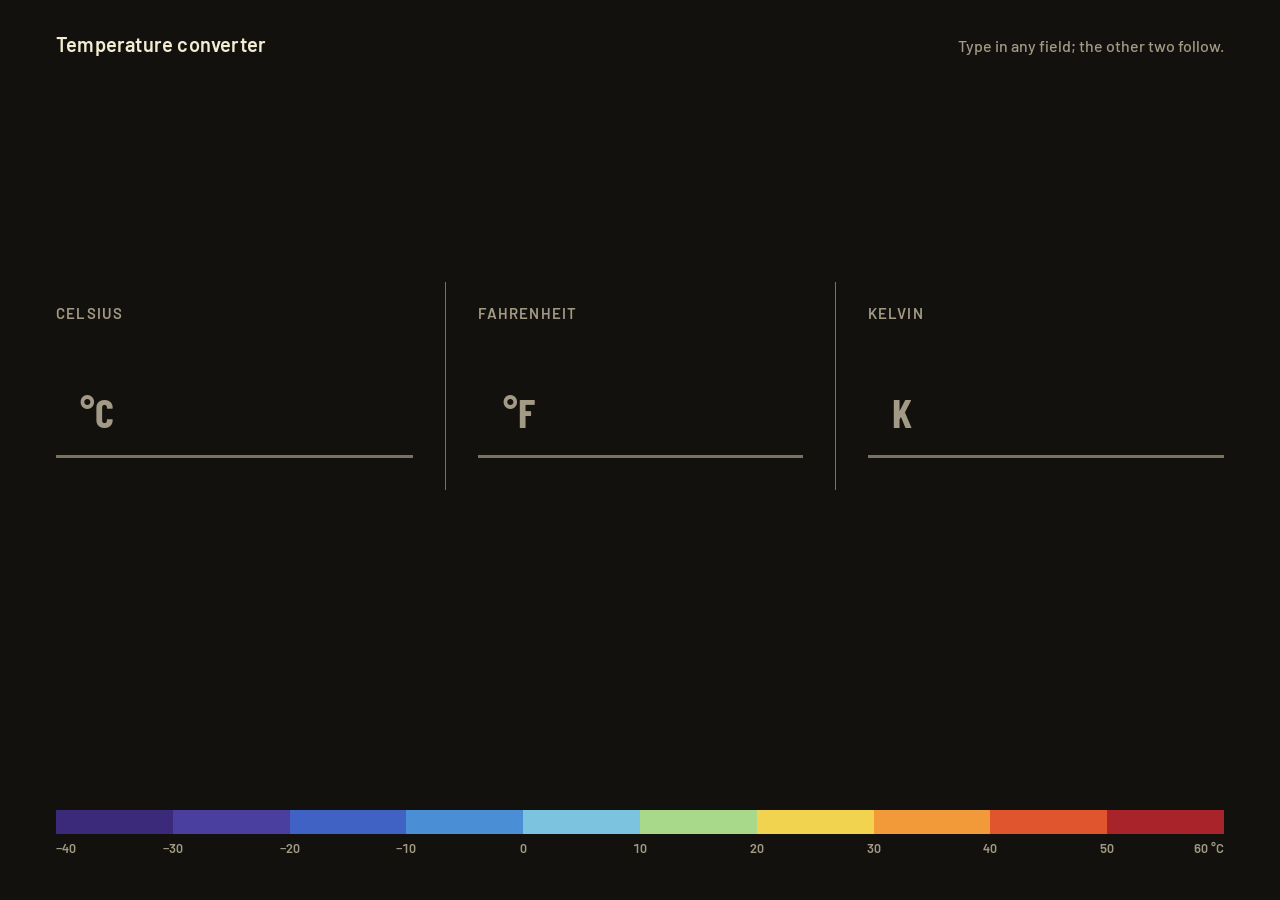
==== index.html @ 162abf24 "feat: converter page per Deep Shade mockup" ====
<!doctype html>
<html lang="en">
<head>
<meta charset="utf-8">
<meta name="viewport" content="width=device-width, initial-scale=1">
<title>Temperature converter</title>
<link rel="stylesheet" href="styles.css">
</head>
<body>
<header>
  <h1>Temperature converter</h1>
  <p>Type in any field; the other two follow.</p>
</header>

<main>
  <div class="fields" id="fields">
    <label class="field"><span class="name">Celsius</span><span class="row"><input id="c" inputmode="decimal" autocomplete="off" spellcheck="false"><span class="sym" aria-hidden="true">°C</span></span></label>
    <label class="field"><span class="name">Fahrenheit</span><span class="row"><input id="f" inputmode="decimal" autocomplete="off" spellcheck="false"><span class="sym" aria-hidden="true">°F</span></span></label>
    <label class="field"><span class="name">Kelvin</span><span class="row"><input id="k" inputmode="decimal" autocomplete="off" spellcheck="false"><span class="sym" aria-hidden="true">K</span></span></label>
  </div>
  <p class="notice" id="notice" role="status" aria-live="polite"></p>
</main>

<div class="legend" id="legend" aria-hidden="true" hidden-marker>
  <div class="scale">
    <div class="marker" id="marker"><i id="mlabel"></i><b></b></div>
    <ol class="bands">
      <li style="background:var(--band-m40)"></li><li style="background:var(--band-m30)"></li><li style="background:var(--band-m20)"></li>
      <li style="background:var(--band-m10)"></li><li style="background:var(--band-0)"></li><li style="background:var(--band-10)"></li>
      <li style="background:var(--band-20)"></li><li style="background:var(--band-30)"></li><li style="background:var(--band-40)"></li>
      <li style="background:var(--band-50)"></li>
    </ol>
    <div class="ticks">
      <span style="left:0%">−40</span><span style="left:10%">−30</span><span style="left:20%">−20</span><span style="left:30%">−10</span>
      <span style="left:40%">0</span><span style="left:50%">10</span><span style="left:60%">20</span><span style="left:70%">30</span>
      <span style="left:80%">40</span><span style="left:90%">50</span><span style="left:100%">60 °C</span>
    </div>
  </div>
</div>

<script src="converter.js"></script><script src="display.js"></script><script src="app.js"></script>
</body>
</html>
---- styles.css ----
/* Temperature converter: design tokens ("Deep shade").
   Values are normative and mirror DESIGN.md. The page sets data-band on <body>
   from the current Celsius value; every colour role below follows that band. */

@font-face { font-family: "Barlow"; src: url("fonts/Barlow-Medium.ttf") format("truetype"); font-weight: 500; font-display: swap; }
@font-face { font-family: "Barlow"; src: url("fonts/Barlow-SemiBold.ttf") format("truetype"); font-weight: 600; font-display: swap; }
@font-face { font-family: "Barlow Condensed"; src: url("fonts/BarlowCondensed-Bold.ttf") format("truetype"); font-weight: 700; font-display: swap; }

:root {
  /* Isotherm ramp: legend band colours, one per 10 °C, from −40 to 60 °C */
  --band-m40: #3b2a7a; --band-m30: #4a3f9e; --band-m20: #3f62c4; --band-m10: #4a8fd6; --band-0: #7cc3e0;
  --band-10: #a8d98a; --band-20: #f2d34f; --band-30: #f29a3a; --band-40: #e0542e; --band-50: #a8232a;

  /* Fixed neutrals */
  --ink: #f4ecd2;            /* page title, legend marker, below-absolute-zero numerals */

  /* Type */
  --font-ui: "Barlow", system-ui, sans-serif;
  --font-figures: "Barlow Condensed", "Arial Narrow", sans-serif;
  --figure-l: 120px;         /* longest value ≤ 6 characters (the usual case: Kelvin is 6) */
  --figure-m: 100px;         /* longest value 7 characters */
  --figure-s: 80px;          /* longest value ≥ 8 characters */
  --unit-ratio: 0.34;        /* unit symbol size relative to the figure */

  /* Space (4px base) */
  --space-1: 4px; --space-2: 8px; --space-3: 12px; --space-4: 16px; --space-6: 24px;
  --space-8: 32px; --space-10: 40px; --space-14: 56px;

  /* Lines */
  --rule-field: 3px;         /* underline under each figure */
  --rule-field-focus: 4px;
  --rule-column: 1px;        /* divider between the three fields */

  /* Motion */
  --shade-duration: 280ms;
  --ease-out: cubic-bezier(0.22, 1, 0.36, 1);

  /* Default (no band yet) = the empty state */
  --ground: #12110e; --figure: #f4ecd2; --label: #a39a85; --rule: #7a725f;
}

/* One block per band: ground = band taken very dark, figure = band lifted to ≥ 6.7:1,
   label = muted band tint (≥ 5.8:1), rule = mid band tone (≥ 3.4:1, a UI boundary). */
[data-band="m40"] { --ground: #121023; --figure: #bab3fe; --label: #a8a6c9; --rule: #7d77b4; }
[data-band="m30"] { --ground: #151429; --figure: #b5b5ff; --label: #a6a7ca; --rule: #7877bc; }
[data-band="m20"] { --ground: #121b30; --figure: #a0bcff; --label: #9cabcb; --rule: #617ec3; }
[data-band="m10"] { --ground: #142333; --figure: #8bc3ff; --label: #94aeca; --rule: #5684b4; }
[data-band="0"]   { --ground: #1b2c33; --figure: #7cc3e0; --label: #96b0bb; --rule: #5a889b; }
[data-band="10"]  { --ground: #25301e; --figure: #a8d98a; --label: #9fb294; --rule: #6c8b58; }
[data-band="20"]  { --ground: #342e14; --figure: #f2d34f; --label: #b4ab87; --rule: #937f2a; }
[data-band="30"]  { --ground: #362311; --figure: #f29a3a; --label: #c2a58b; --rule: #ab7237; }
[data-band="40"]  { --ground: #351810; --figure: #ffa289; --label: #c8a095; --rule: #c06148; }
[data-band="50"]  { --ground: #2b100f; --figure: #ffa09a; --label: #c99f9c; --rule: #bc615d; }
/* Below absolute zero: off the map. No band colour, near-black ground, figures in ink. */
[data-band="abs"] { --ground: #0b0a0d; --figure: #f4ecd2; --label: #a39a85; --rule: #6e6878; }
/* Mockup of index.html. States can be opened with a hash:
   #c=24 (default)  #c=-18  #f=-40  #c=-300 (below absolute zero)  #empty  #focus=f */
* { box-sizing: border-box; margin: 0; }
html { font: 500 16px/1.5 var(--font-ui); color: var(--ink); background: var(--ground); }
body {
  min-height: 100vh; min-height: 100dvh;
  display: grid; grid-template-rows: auto 1fr auto;
  background: var(--ground);
  transition: background-color var(--shade-duration) var(--ease-out);
}
::selection { background: var(--figure); color: var(--ground); }

header { display: flex; justify-content: space-between; align-items: baseline; gap: var(--space-4); padding: var(--space-8) var(--space-14) 0; }
header h1 { font: 600 20px/1.2 var(--font-ui); letter-spacing: 0.01em; color: var(--ink); }
header p { font-size: 16px; color: var(--label); transition: color var(--shade-duration) var(--ease-out); }

main { align-self: center; padding: var(--space-10) var(--space-14); }
.fields { display: grid; grid-template-columns: repeat(3, minmax(0, 1fr)); }

/* A field is one big label: clicking anywhere in it focuses its input. */
.field { display: block; padding: var(--space-6) var(--space-8) var(--space-8); border-left: var(--rule-column) solid var(--rule); cursor: text;
  transition: border-color var(--shade-duration) var(--ease-out); }
.field:first-child { border-left: 0; padding-left: 0; }
.field:last-child { padding-right: 0; }
.name { display: block; font: 600 15px/1 var(--font-ui); text-transform: uppercase; letter-spacing: 0.08em; color: var(--label); margin-bottom: var(--space-3);
  transition: color var(--shade-duration) var(--ease-out); }
/* flex-end, not baseline: an empty input has no text baseline and would drop the unit. */
.row { display: flex; align-items: flex-end; gap: var(--space-2); border-bottom: var(--rule-field) solid var(--rule); padding-bottom: var(--space-2);
  transition: border-color var(--shade-duration) var(--ease-out); }
.field:focus-within .row { border-bottom: var(--rule-field-focus) solid var(--figure); padding-bottom: calc(var(--space-2) - 1px); }
.field:focus-within .name { color: var(--ink); }

input {
  field-sizing: content; min-width: 0.3ch; max-width: 100%; height: calc(var(--fig) * 0.95);
  border: 0; background: transparent; padding: 0; outline: none;
  font: 700 var(--fig)/0.95 var(--font-figures); font-variant-numeric: tabular-nums; letter-spacing: -0.02em;
  color: var(--figure); caret-color: var(--ink);
  transition: color var(--shade-duration) var(--ease-out), font-size 160ms var(--ease-out);
}
@supports not (field-sizing: content) { input { width: 100%; flex: 1; } }
input::placeholder { color: var(--label); opacity: 1; }
.sym { font: 700 calc(var(--fig) * var(--unit-ratio))/1 var(--font-figures); color: var(--label); white-space: nowrap;
  padding-bottom: calc(var(--fig) * 0.12);
  transition: color var(--shade-duration) var(--ease-out); }

.fields { --fig: var(--figure-l); }
.fields[data-size="m"] { --fig: var(--figure-m); }
.fields[data-size="s"] { --fig: var(--figure-s); }

/* Fixed-height slot so the page never jumps when the notice appears. */
.notice { min-height: 28px; margin-top: var(--space-6); font: 600 18px/28px var(--font-ui); color: var(--ink); display: flex; align-items: center; gap: var(--space-3); }
.notice svg { flex: none; }
.notice:empty { visibility: hidden; }

/* Legend: the isotherm ramp with a marker at the current Celsius value. */
.legend { padding: 0 var(--space-14) var(--space-10); }
.scale { position: relative; padding-top: 44px; }
.bands { list-style: none; padding: 0; display: grid; grid-template-columns: repeat(10, 1fr); height: 24px; }
.ticks { position: relative; height: 26px; }
.ticks span { position: absolute; top: 8px; transform: translateX(-50%); font: 600 13px/1 var(--font-ui); font-variant-numeric: tabular-nums; color: var(--label); white-space: nowrap; }
.ticks span:first-child { transform: none; }
.ticks span:last-child { transform: translateX(-100%); }
.marker { position: absolute; top: 0; left: var(--pos, 64%); width: 0; transition: left var(--shade-duration) var(--ease-out); }
.marker b { position: absolute; left: -2px; top: 22px; width: 4px; height: 46px; background: var(--ink); }
.marker i { position: absolute; top: 0; left: 0; transform: translateX(var(--shift, -50%)); font: 600 14px/1 var(--font-ui); font-style: normal; font-variant-numeric: tabular-nums; white-space: nowrap; color: var(--ink); }
.legend[data-off="true"] .marker b { height: 24px; top: 44px; }
.legend[hidden-marker] .marker { display: none; }

@media (max-width: 760px) {
  header { flex-direction: column; gap: var(--space-1); padding: var(--space-6) var(--space-6) 0; }
  header h1 { font-size: 18px; }
  header p { font-size: 15px; }
  main { padding: var(--space-6); align-self: start; }
  .fields { grid-template-columns: 1fr; gap: var(--space-2); --figure-l: 76px; --figure-m: 64px; --figure-s: 52px; }
  .field, .field:first-child, .field:last-child { border-left: 0; padding: var(--space-4) 0; }
  .name { font-size: 14px; margin-bottom: var(--space-2); }
  .notice { margin-top: var(--space-3); font-size: 17px; }
  .legend { padding: 0 var(--space-6) var(--space-8); }
  .ticks span:nth-child(even) { display: none; }
}
@media (prefers-reduced-motion: reduce) { * { transition: none !important; } }
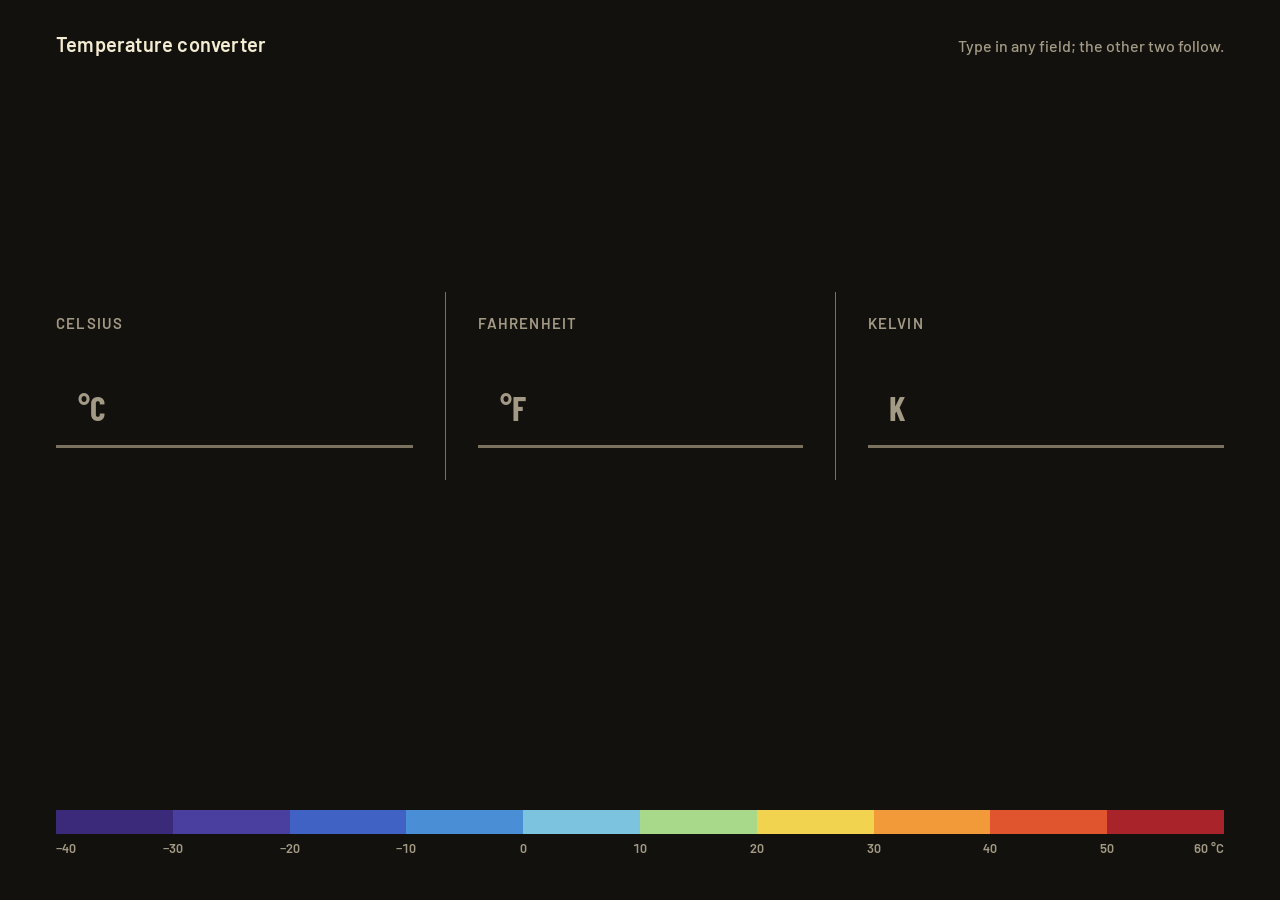
==== commit a94d0cde: "fix: figures fit their column, 1023px stacking breakpoint, text keypad" ====
--- a/index.html
+++ b/index.html
@@ -14,9 +14,9 @@
 
 <main>
   <div class="fields" id="fields">
-    <label class="field"><span class="name">Celsius</span><span class="row"><input id="c" inputmode="decimal" autocomplete="off" spellcheck="false"><span class="sym" aria-hidden="true">°C</span></span></label>
-    <label class="field"><span class="name">Fahrenheit</span><span class="row"><input id="f" inputmode="decimal" autocomplete="off" spellcheck="false"><span class="sym" aria-hidden="true">°F</span></span></label>
-    <label class="field"><span class="name">Kelvin</span><span class="row"><input id="k" inputmode="decimal" autocomplete="off" spellcheck="false"><span class="sym" aria-hidden="true">K</span></span></label>
+    <label class="field"><span class="name">Celsius</span><span class="row"><input id="c" inputmode="text" enterkeyhint="done" autocomplete="off" spellcheck="false"><span class="sym" aria-hidden="true">°C</span></span></label>
+    <label class="field"><span class="name">Fahrenheit</span><span class="row"><input id="f" inputmode="text" enterkeyhint="done" autocomplete="off" spellcheck="false"><span class="sym" aria-hidden="true">°F</span></span></label>
+    <label class="field"><span class="name">Kelvin</span><span class="row"><input id="k" inputmode="text" enterkeyhint="done" autocomplete="off" spellcheck="false"><span class="sym" aria-hidden="true">K</span></span></label>
   </div>
   <p class="notice" id="notice" role="status" aria-live="polite"></p>
 </main>
--- a/styles.css
+++ b/styles.css
@@ -98,9 +98,12 @@
   padding-bottom: calc(var(--fig) * 0.12);
   transition: color var(--shade-duration) var(--ease-out); }
 
-.fields { --fig: var(--figure-l); }
-.fields[data-size="m"] { --fig: var(--figure-m); }
-.fields[data-size="s"] { --fig: var(--figure-s); }
+/* The figure never outgrows its column: each tier is capped by the width of .fields. */
+.fields { container-type: inline-size;
+  --fig-fit-l: calc(10.5cqi - 24px); --fig-fit-m: calc(9.3cqi - 24px); --fig-fit-s: calc(5.8cqi - 14px);
+  --fig: min(var(--figure-l), var(--fig-fit-l)); }
+.fields[data-size="m"] { --fig: min(var(--figure-m), var(--fig-fit-m)); }
+.fields[data-size="s"] { --fig: min(var(--figure-s), var(--fig-fit-s)); }
 
 /* Fixed-height slot so the page never jumps when the notice appears. */
 .notice { min-height: 28px; margin-top: var(--space-6); font: 600 18px/28px var(--font-ui); color: var(--ink); display: flex; align-items: center; gap: var(--space-3); }
@@ -121,12 +124,13 @@
 .legend[data-off="true"] .marker b { height: 24px; top: 44px; }
 .legend[hidden-marker] .marker { display: none; }
 
-@media (max-width: 760px) {
+@media (max-width: 1023px) {
   header { flex-direction: column; gap: var(--space-1); padding: var(--space-6) var(--space-6) 0; }
   header h1 { font-size: 18px; }
   header p { font-size: 15px; }
   main { padding: var(--space-6); align-self: start; }
-  .fields { grid-template-columns: 1fr; gap: var(--space-2); --figure-l: 76px; --figure-m: 64px; --figure-s: 52px; }
+  .fields { grid-template-columns: minmax(0, 1fr); gap: var(--space-2); --figure-l: 76px; --figure-m: 64px; --figure-s: 52px;
+    --fig-fit-l: calc(29cqi - 12px); --fig-fit-m: calc(25cqi - 12px); --fig-fit-s: calc(16cqi - 6px); }
   .field, .field:first-child, .field:last-child { border-left: 0; padding: var(--space-4) 0; }
   .name { font-size: 14px; margin-bottom: var(--space-2); }
   .notice { margin-top: var(--space-3); font-size: 17px; }
